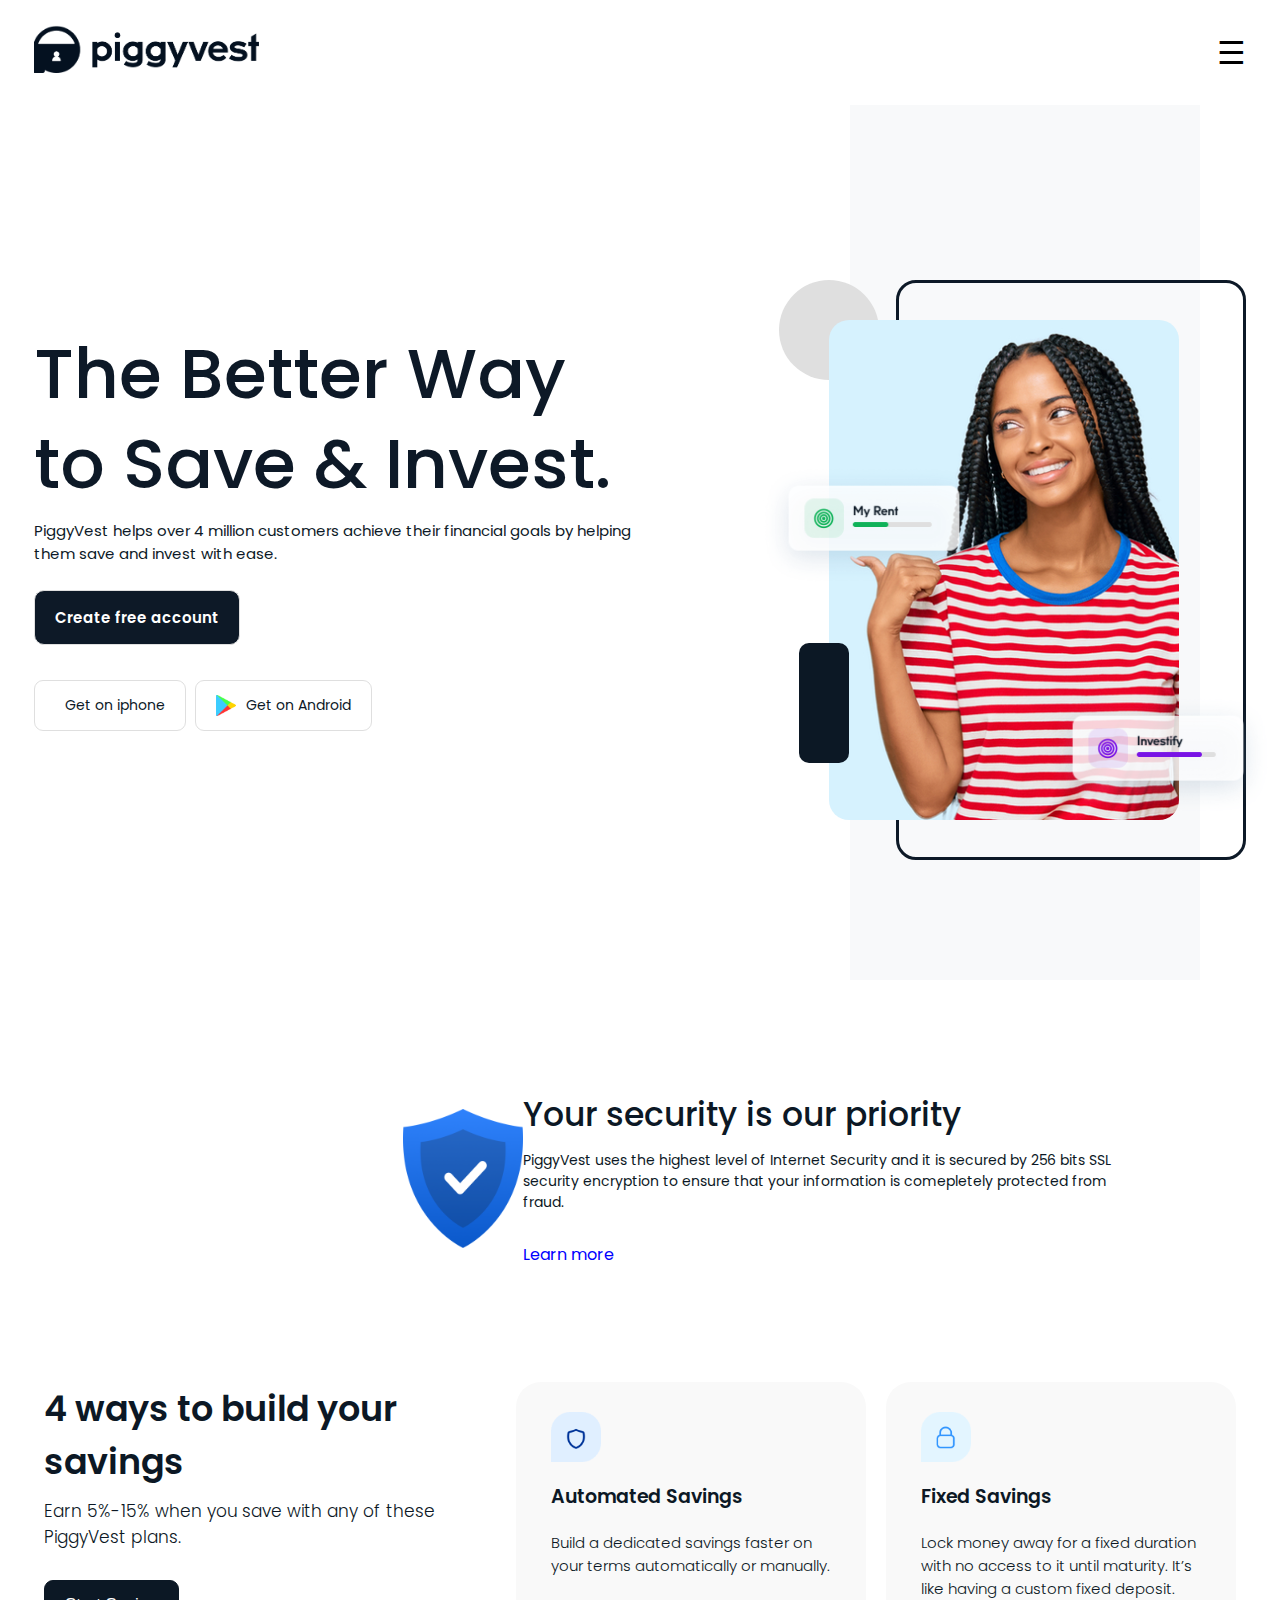
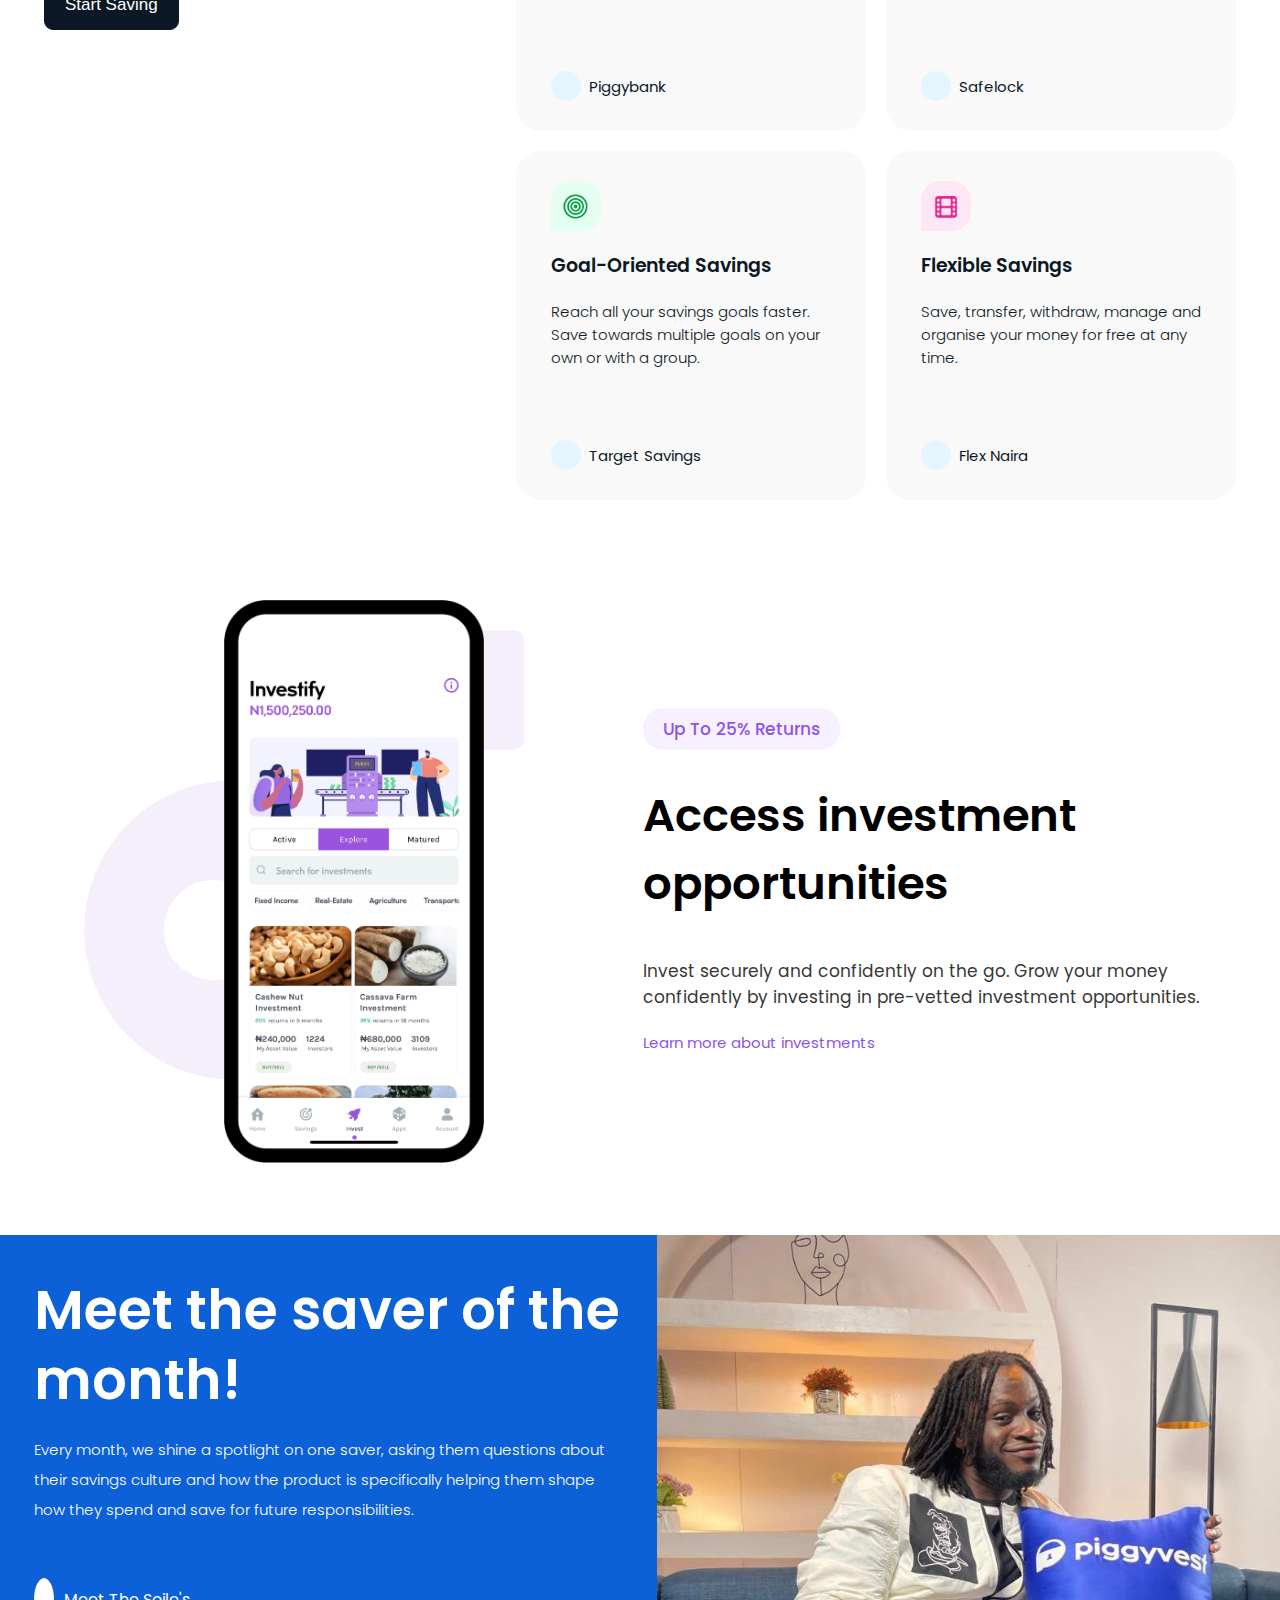
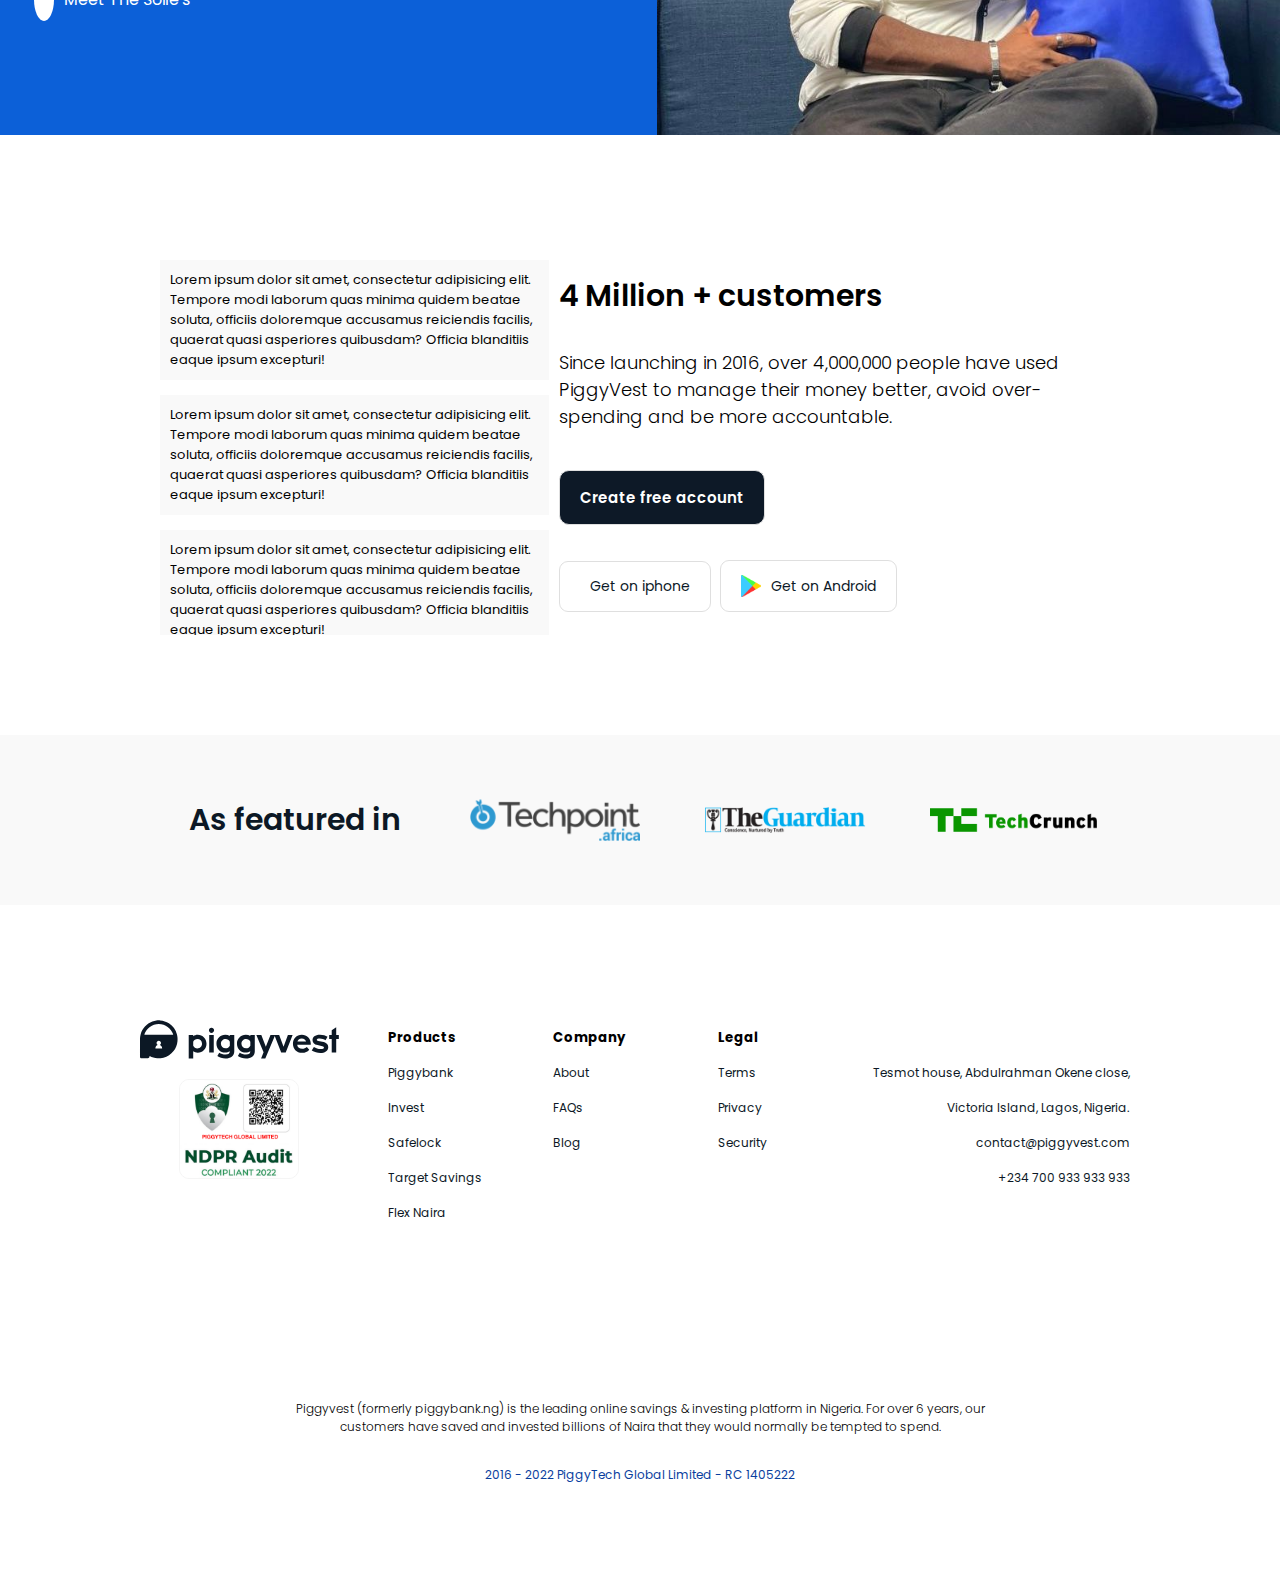
==== index.html @ 7a0b6584 "second" ====
<!DOCTYPE html>
<html lang="en">

<head>
    <meta charset="UTF-8">
    <meta http-equiv="X-UA-Compatible" content="IE=edge">
    <meta name="viewport" content="width=device-width, initial-scale=1.0">
    <title>Piggyvest</title>
    <link rel="stylesheet" href="piggy.css">
    <link rel="stylesheet" href="https://cdnjs.cloudflare.com/ajax/libs/font-awesome/6.4.0/css/all.min.css"
        integrity="sha512-iecdLmaskl7CVkqkXNQ/ZH/XLlvWZOJyj7Yy7tcenmpD1ypASozpmT/E0iPtmFIB46ZmdtAc9eNBvH0H/ZpiBw=="
        crossorigin="anonymous" referrerpolicy="no-referrer" />
    <link rel="stylesheet" href="path/to/font-awesome/css/font-awesome.min.css">
</head>

<body>
    <nav class="navigate">
        <div class="navigate_1">
            <div class="logo">
                <img src="./blog-logo-new.png" alt="">
            </div>
            <div class="links menu">

                <li class="navbar__item_one" style="margin-left: 0px;">
                    <a href="#" class="navbar__link">Save</a>
                    <div class="one">
                        <ul class="sublist">

                            <div class="sublist_cont">
                                <div class="sublist_list">
                                    <img src="./auto save.png" alt="">
                                    <a href="#" class="dropdown__item list_1">Piggybank</a>
                                </div>
                                <div class="sublist_list">
                                    <img src="./safelock.png" alt="">
                                    <a href="#" class="dropdown__item list_2">Safelock</a>
                                </div>
                            </div>
                            <div class="sublist_cont">
                                <div class="sublist_list">
                                    <img src="./goal.png" alt="">
                                    <a href="#" class="dropdown__item list_3">Target Savings</a>
                                </div>
                                <div class="sublist_list">
                                    <img src="./flex .png" alt="">
                                    <a href="#" class="dropdown__item list_4">Flex Naira</a>
                                </div>
                            </div>
                        </ul>
                    </div>
                </li>
                <li><a href="">Invest</a></li>
                <li><a href="">Stories</a></li>
                <li><a href="">FAQs</a></li>
                <li class="navbar__item_one">
                    <a href="#" class="navbar__link">Resources</a>
                    <div class="one">
                        <ul class="sublist">

                            <div class="sublist_cont">
                                <div class="sublist_list">
                                    <img src="./auto save.png" alt="">
                                    <a href="#" class="dropdown__item list_1">Blog</a>
                                </div>
                                <div class="sublist_list">
                                    <img src="./safelock.png" alt="">
                                    <a href="#" class="dropdown__item list_2">Ebook</a>
                                </div>
                            </div>
                            <div class="sublist_cont">
                                <div class="sublist_list">
                                    <img src="./goal.png" alt="">
                                    <a href="#" class="dropdown__item list_3">Calculator</a>
                                </div>
                                <div class="sublist_list">
                                    <img src="./flex .png" alt="">
                                    <a href="#" class="dropdown__item list_4">Comics</a>
                                </div>
                            </div>
                        </ul>
                    </div>
                </li>
                <div class="to_hide">
                    <div class="navigate_2">
                        <button class="sign">Sign In</button>
                        <button class="create">Create free account</button>

                    </div>
                </div>
            </div>

        </div>
        <div class="to_mobile">
            <div class="navigate_2">
                <button class="sign">Sign In</button>
                <button class="create">Create free account</button>

            </div>
        </div>

        <div>
            <input type="checkbox" name="" id="menu-toggle">
            <label for="menu-toggle" class="menu-icon">&#9776;</label>
        </div>
    </nav>

    <section class="hero">
        <div class="not">

        </div>
        <div class="parent">
            <div class="child_one">
                <h1>The Better Way to Save & Invest.</h1>
            </div>
            <div class="child_two">
                <p>PiggyVest helps over 4 million customers achieve their financial goals by helping them save and
                    invest with ease.</p>
            </div>
            <div class="child_three">
                <button>Create free account</button>

            </div>
            <div class="child_four ">
                <button><i class="fab fa-apple" aria-hidden="true"></i>
                    <span style="padding-left: 10px;"> Get on iphone</span></button>
                <button style="margin-left: 9px;"> <img src="./googleicon.png" alt=""> <span
                        style="padding-left: 10px;">Get on Android</span></button>
            </div>
        </div>
        <div class="extra">
            <div class="parent_img">
                <div class="dummy_1">
                    <img src="./card1.png" alt="">
                </div>
                <div class="dummy_2">
                    <img src="./card2.png" alt="">
                </div>
                <div class="dummy_3">

                </div>
                <div class="for_img">
                    <img src="./headerImg.png" alt="">
                </div>

            </div>
        </div>

    </section>
    <!-- ========================== Secure Section =================== -->
    <section class="security_container">
        <div class="security_img">
            <img src="./security.png" alt="">

        </div>
        <div class="security_txt">
            <h1>Your security is our priority</h1>
            <p>
                PiggyVest uses the highest level of Internet Security and it is secured by 256 bits SSL security
                encryption to ensure that your information is comepletely protected from fraud.
            </p>
            <div>
                <a href="">Learn more</a>
                <i class="fa fa-chevron-right" aria-hidden="true"></i>

            </div>


        </div>
    </section>
    <!-- ========end of secure section===================== -->

    <!-- =========Services=============== -->
    <section class="build_5">
        <div>
            <div class="save1">
                <h1>4 ways to build your savings</h1>
                <p>Earn 5%-15% when you save with any of these PiggyVest plans.</p>
                <button>Start Saving</button>

            </div>
        </div>
        <div class="pp">
            <div class="parent_save0">

                <div class="save">
                    <div class="save_img">
                        <img src="./auto save.png" alt="">
                    </div>
                    <h1>Automated Savings</h1>
                    <div class="pie">
                        <p>Build a dedicated savings faster on your terms automatically or manually.</p>
                    </div>

                    <div class="save_icon">
                        <a href=""><i class="fa fa-long-arrow-right " aria-hidden="true"></i> Piggybank</a>
                    </div>

                </div>
                <div class="save">
                    <div class="save_img">
                        <img src="./safelock.png" alt="">
                    </div>
                    <h1>Fixed Savings</h1>
                    <div class="pie">
                        <p>Lock money away for a fixed duration with no access to it until maturity. It’s like having a
                            custom
                            fixed deposit.</p>
                    </div>
                    <div class="save_icon">
                        <a href=""> <i class="fa fa-long-arrow-right" aria-hidden="true"></i> Safelock</a>
                    </div>
                </div>
            </div>
            <div class="parent_save0">
                <div class="save">
                    <div class="save_img">
                        <img src="./goal.png" alt="">
                    </div>
                    <h1>Goal-Oriented Savings</h1>
                    <div class="pie">
                        <p>Reach all your savings goals faster. Save towards multiple goals on your own or with a group.
                        </p>
                    </div>
                    <div class="save_icon">
                        <a href=""> <i class="fa fa-long-arrow-right" aria-hidden="true"></i> Target Savings</a>
                    </div>
                </div>
                <div class="save">
                    <div class="save_img">
                        <img src="./flex .png" alt="">
                    </div>
                    <h1>Flexible Savings</h1>
                    <div class="pie">
                        <p class="text">Save, transfer, withdraw, manage and organise your money for free at any time.
                        </p>
                        </p>
                    </div>
                    <div class="save_icon">
                        <a href=""> <i class="fa fa-long-arrow-right" aria-hidden="true"></i> Flex Naira</a>
                    </div>

                </div>
            </div>
        </div>
    </section>
    <!-- ===========End of services=============== -->

    <!-- /* =======Investments=========== */  -->
    <section class="phn_part">
        <div class="phn_cont">
            <div class="dummy_4">
                <div class="dummy_5">

                </div>

            </div>
            <div class="dummy_6">

            </div>
            <img src="./phone img.png" alt="">

        </div>
        <div class="txt_part">
            <span>Up To 25% Returns</span>
            <h2>Access investment opportunities</h2>
            <p>Invest securely and confidently on the go. Grow your money confidently by investing in pre-vetted
                investment opportunities.</p>
            <a href="">Learn more about investments </a>
            <i class="fa fa-chevron-right" aria-hidden="true"></i>

        </div>

    </section>
    <!-- /* =======End of Investments=========== */ -->

    <!-- =======saver of the month=============== -->
    <section class="year">
        <div class="blue">
            <h2>Meet the saver of the month!</h2>
            <p>Every month, we shine a spotlight on one saver, asking them questions about their savings culture and how
                the product is specifically helping them shape how they spend and save for future responsibilities.</p>
            <a href=""> <i class="fa fa-long-arrow-right" aria-hidden="true"></i>
                <a href="" style="padding-left: 10px;">Meet The Soile's</a>

        </div>
        <div class="photo_container">
            <img src="./photo of the year.jpeg" alt="">

        </div>

    </section>
    <!-- =======end of saver of the month=============== -->

    <!-- ========Testimonial============ -->
    <section class="plus">
        <div class="scroll">
            <div class="scroll_container">
                <div class="scroll_txt">
                    <p>Lorem ipsum dolor sit amet, consectetur adipisicing elit. Tempore modi laborum quas minima quidem
                        beatae soluta, officiis doloremque accusamus reiciendis facilis, quaerat quasi asperiores
                        quibusdam?
                        Officia blanditiis eaque ipsum excepturi!
                    </p>
                </div>
                <div class="scroll_txt">
                    <p>Lorem ipsum dolor sit amet, consectetur adipisicing elit. Tempore modi laborum quas minima quidem
                        beatae soluta, officiis doloremque accusamus reiciendis facilis, quaerat quasi asperiores
                        quibusdam?
                        Officia blanditiis eaque ipsum excepturi!
                    </p>
                </div>
                <div class="scroll_txt">
                    <p>Lorem ipsum dolor sit amet, consectetur adipisicing elit. Tempore modi laborum quas minima quidem
                        beatae soluta, officiis doloremque accusamus reiciendis facilis, quaerat quasi asperiores
                        quibusdam?
                        Officia blanditiis eaque ipsum excepturi!
                    </p>
                </div>
                <div class="scroll_txt">
                    <p>Lorem ipsum dolor sit amet, consectetur adipisicing elit. Tempore modi laborum quas minima quidem
                        beatae soluta, officiis doloremque accusamus reiciendis facilis, quaerat quasi asperiores
                        quibusdam?
                        Officia blanditiis eaque ipsum excepturi!
                    </p>
                </div>
                <div class="scroll_txt">
                    <p>Lorem ipsum dolor sit amet, consectetur adipisicing elit. Tempore modi laborum quas minima quidem
                        beatae soluta, officiis doloremque accusamus reiciendis facilis, quaerat quasi asperiores
                        quibusdam?
                        Officia blanditiis eaque ipsum excepturi!
                    </p>
                </div>
                <div class="scroll_txt">
                    <p>Lorem ipsum dolor sit amet, consectetur adipisicing elit. Tempore modi laborum quas minima quidem
                        beatae soluta, officiis doloremque accusamus reiciendis facilis, quaerat quasi asperiores
                        quibusdam?
                        Officia blanditiis eaque ipsum excepturi!
                    </p>
                </div>
                <div class="scroll_txt">
                    <p>Lorem ipsum dolor sit amet, consectetur adipisicing elit. Tempore modi laborum quas minima quidem
                        beatae soluta, officiis doloremque accusamus reiciendis facilis, quaerat quasi asperiores
                        quibusdam?
                        Officia blanditiis eaque ipsum excepturi!
                    </p>
                </div>
                <div class="scroll_txt">
                    <p>Lorem ipsum dolor sit amet, consectetur adipisicing elit. Tempore modi laborum quas minima quidem
                        beatae soluta, officiis doloremque accusamus reiciendis facilis, quaerat quasi asperiores
                        quibusdam?
                        Officia blanditiis eaque ipsum excepturi!
                    </p>
                </div>
                <div class="scroll_txt">
                    <p>Lorem ipsum dolor sit amet, consectetur adipisicing elit. Tempore modi laborum quas minima quidem
                        beatae soluta, officiis doloremque accusamus reiciendis facilis, quaerat quasi asperiores
                        quibusdam?
                        Officia blanditiis eaque ipsum excepturi!
                    </p>
                </div>
                <div class="scroll_txt">
                    <p>Lorem ipsum dolor sit amet, consectetur adipisicing elit. Tempore modi laborum quas minima quidem
                        beatae soluta, officiis doloremque accusamus reiciendis facilis, quaerat quasi asperiores
                        quibusdam?
                        Officia blanditiis eaque ipsum excepturi!
                    </p>
                </div>
                <div class="scroll_txt">
                    <p>Lorem ipsum dolor sit amet, consectetur adipisicing elit. Tempore modi laborum quas minima quidem
                        beatae soluta, officiis doloremque accusamus reiciendis facilis, quaerat quasi asperiores
                        quibusdam?
                        Officia blanditiis eaque ipsum excepturi!
                    </p>
                </div>
                <div class="scroll_txt">
                    <p>Lorem ipsum dolor sit amet, consectetur adipisicing elit. Tempore modi laborum quas minima quidem
                        beatae soluta, officiis doloremque accusamus reiciendis facilis, quaerat quasi asperiores
                        quibusdam?
                        Officia blanditiis eaque ipsum excepturi!
                    </p>
                </div>
                <div class="scroll_txt">
                    <p>Lorem ipsum dolor sit amet, consectetur adipisicing elit. Tempore modi laborum quas minima quidem
                        beatae soluta, officiis doloremque accusamus reiciendis facilis, quaerat quasi asperiores
                        quibusdam?
                        Officia blanditiis eaque ipsum excepturi!
                    </p>
                </div>


            </div>

        </div>
        <div class="plus_text">
            <h2>4 Million + customers</h2>
            <p>Since launching in 2016, over 4,000,000 people have used PiggyVest to manage their money better, avoid
                over-spending and be more accountable.</p>
            <div class="child_three">
                <button>Create free account</button>

            </div>
            <div class="child_four">
                <button><i class="fab fa-apple" aria-hidden="true"></i>
                    <span style="padding-left: 10px;"> Get on iphone</span></button>
                <button style="margin-left: 9px;"> <img src="./googleicon.png" alt=""> <span
                        style="padding-left: 10px;">Get on Android</span></button>

            </div>

    </section>
    <!-- ============End of Testimonial============== -->

    <!-- ==========Featured============= -->
    <section class="featured">
        <div class="As_feat">
            <p>As featured in</p>
        </div>
        <div class="Techpoint">
            <img src="./techpoint.png" alt="">
            <img src="./guardian.png" alt="">
            <img src="./techcrunch.png" alt="">

        </div>

    </section>
    <!-- ============End of Featured============ -->


    
    <!-- ==========Footer============= -->
    <footer class="last">
        <div class="top">
            <div class="down_logo">
                <img style="width: 200px;" src="./logo.svg" alt="">
                <img style="width: 120px; height: 100px; margin-top: 20px; border: 1px solid #f5f5f5; border-radius: 10px;"
                    src="./NDPR.webp" alt="">
            </div>
            <div class="prod">
                <h5>Products</h5>
                <p>Piggybank</p>
                <p>Invest</p>
                <p>Safelock</p>
                <p>Target Savings</p>
                <p>Flex Naira</p>

            </div>
            <div class="company">
                <h5>Company</h5>
                <p>About</p>
                <p>FAQs</p>
                <p>Blog</p>

            </div>
            <div class="legal">
                <h5>Legal</h5>
                <p>Terms</p>
                <p>Privacy</p>
                <p>Security</p>

            </div>
            <div class="contact">
                <i class="fab fa-facebook-square fa-2x " aria-hidden="true"></i>
                <i class="fab fa-twitter-square fa-2x" aria-hidden="true"></i>
                <i class="fab fa-instagram fa-2x" aria-hidden="true"></i>

                <p>Tesmot house, Abdulrahman Okene close, Victoria Island, Lagos, Nigeria.</p>
                <p>contact@piggyvest.com</p>
                <p>+234 700 933 933 933</p>


            </div>

        </div>

    </footer>
    <div class="bottom">
        <p style="font-weight: 300; font-size: 12px;">Piggyvest (formerly piggybank.ng) is the leading online savings &
            investing platform in Nigeria. For over
            6 years, our customers have saved and invested billions of Naira that they would normally be tempted to
            spend.</p>

        <p style="color: #093e9e; padding-top: 30px; font-size: 12px   ;"> 2016 - 2022 PiggyTech Global Limited - RC
            1405222</p>

    </div>
    <script>
        // Get references to the menu toggle checkbox and the menu element
        const menuToggle = document.getElementById('menu-toggle');
        const menu = document.querySelector('.navigate_1 .links.menu');

        // Add an event listener to the menu toggle checkbox
        menuToggle.addEventListener('change', function () {
            // Toggle the menu visibility by adding/removing the "show-menu" class
            if (this.checked) {
                menu.classList.add('show-menu');
            } else {
                menu.classList.remove('show-menu');
            }
        });

    </script>
</body>

</html>
---- piggy.css ----
@import url('https://fonts.googleapis.com/css2?family=Poppins:wght@200;300;400;500;600;700;800;900&display=swap');

* {
    margin: 0;
    padding: 0;
    box-sizing: border-box;
}

body {
    font-family: 'Poppins', sans-serif;
}

.navigate {
    width: 100%;
    display: flex;
    align-items: center;
    justify-content: space-between;
    background-color: white;
    padding: 25px 150px 25px 150px;
    position: fixed;
    top: 0;
    z-index: 5;

}

.navigate a:hover {
    color: #000 !important;
}

.navigate_1 {
    display: flex;
    align-items: center;
    /* border: 5px solid red; */
}

.links {
    display: flex;
    list-style: none;
    align-items: center;
    justify-content: space-between;
    padding: 7px 50px;
    font-family: 'Poppins', sans-serif;
    font-size: 16px;
    font-weight: 400;

}

.links li {
    margin: 10px 20px;
}

.links li a:hover {
    color: blue;
}

.navigate_2 {
    display: flex;
}

.sign {
    border: 1px solid #0c1825;
    border-radius: 10px;
    color: #0c1825;
    background-color: white;
    width: 100px;
    height: 54px;
    font-size: 15px;
    letter-spacing: 1px;
    font-weight: 600;
    transition: 1s;
}

.sign:hover {
    border-color: #0c60d8;
    color: #0c60d8;
}

.create {
    border: 1px solid #fff;
    border-radius: 10px;
    color: #fff;
    background-color: #0c1825;
    width: 200px;
    height: 54px;
    margin-left: 9px;
    font-size: 15px;
    font-weight: 400;
    letter-spacing: 1px;
    transition: 1s;
}

.create:hover {
    background-color: #0c60d8;
}

.logo {
    /* margin: 10px; */
}

.logo img {
    width: 230px;


}



ul {
    display: flex;
    flex-wrap: wrap;
}

ul li {
    width: 130px;
    /* border: 1px solid black; */
    list-style: none;
}

a {
    text-decoration: none;
    color: #0c1825;
}

.post {
    position: relative;
    display: block;
}

.aa {
    display: flex;
}

.navbar__item_one {
    position: relative;
}

.sublist {
    display: none;
    position: absolute;
    z-index: 2;
    background: #fff;
    border: 1px solid #ececec;
    width: 350px;
    border-radius: 10px;
    box-shadow: 2px -3px 20px rgba(0, 0, 0, .04);
    left: -130px;
}

.navbar__item_one:hover .sublist {
    display: flex;
    position: absolute;
    flex-wrap: wrap;
    /* margin-top: 24px; */
    margin-left: -30px;
    padding: 0px 0px 0px 0px;
    align-content: center;
}

.sublist li:hover {
    background-color: #f9f9f9;
}

.sublist li {
    height: 50%;
    width: 130px;
    display: flex;
    align-items: center;
}

.sublist>div {
    display: flex;
}

.dropdown__item {
    /* border:1px solid blue; */
    padding-top: 0px;
}

.to_hide {
    display: none;
}

#menu-toggle {
    display: none;
}

.menu-icon {
    display: none;
}

/* Responsive */
@media only screen and (max-width: 1400px) {
    .navigate {
        /* border: 2px solid red; */
        padding: 25px 34px 25px 34px;

    }

    .menu {
        display: none;
    }

    .menu-icon {
        display: block;
        color: #000;
        font-size: 2rem;
        cursor: pointer;
    }

    #menu-toggle {
        display: none;
    }

    .menu.show-menu {
        display: block;
        background-color: #fff;
        width: 100%;
        top: 105px;
        left: 0;
        font-family: "Poppins", sans-serif;
        padding-top: 70px;
        /* border: 1px solid red; */
        color: #fff;
        position: fixed;
        text-align: center;
        height: 100%;
    }

    .menu li {
        margin: 40px 0px;
        padding: 0px;
    }

    .menu li a {
        font-family: "Poppins", sans-serif;
    }

    /* #menu-toggle:checked + .navigate_1 .links.menu {
        display: flex;
        flex-direction: column;
        background-color: #000;
        color: #fff;
      } */

    .to_hide {
        display: flex;
        width: 100%;
        justify-content: center;
        align-items: center;
    }

    .to_hide .navigate_2 {
        display: flex;
        width: 100%;
        flex-direction: column;
    }

    .to_hide .navigate_2 button {
        width: 100%;
        margin: 10px 0px;
        margin: 0;
    }

    .to_mobile {
        display: none;
    }

    .create {
        margin-top: 18px !important;
        font-size: 16px;
        font-family: "Poppins", sans-serif;
    }

    .sign {
        font-size: 16px;
        font-family: "Poppins", sans-serif;
    }
}



.sublist_list {
    height: auto;
    width: 100%;
    padding: 0px 10px;
    /* border: 1px solid red; */
    display: flex;
    align-items: center;
    /* justify-content: center; */
}

.sublist_cont {
    width: 100%;

}

.sublist_list a {
    /* width: 100%; */
    display: flex;
    align-items: center;
    justify-content: center;
    height: 50px;
    font-size: 14px;
    padding-left: 9px;
    color: #0c1825 !important;
}

.sublist_list:hover {
    background-color: #dfdfdf;
    border-radius: 5px;
}

.sublist_list img {
    height: 30px;
    width: 30px;


}

.list_1 {
    border-top-left-radius: 9px;
}

.list_2 {
    border-top-right-radius: 9px;
}

.list_3 {
    border-bottom-left-radius: 9px;
}

.list_4 {
    border-bottom-right-radius: 9px;
}

/* ================== Hero Section ====== */
.hero {
    min-height: auto;
    width: 100%;
    /* border: 1px solid red; */
    /* padding-top: 120px; */
    /* background-color: blanchedalmond;  */
    display: flex;
    /* position: relative; */
    align-items: center;
    justify-content: space-between;
    padding: 150px 150px !important;
    margin-top: 50px;
}

.parent {
    height: auto;
    width: 600px;
    /* border: 1px solid blue; */
    background-color: #fff;
}

.child_one {
    /* height: 200px; */
    width: 100%;
    /* border: 1px solid greenyellow; */
}

.child_two {
    /* height: 200px; */
    width: 100%;
    /* border: 1px solid purple; */
}

.child_three {
    /* height: 200px; */
    width: 100%;
    /* border: 1px solid green; */
}

.child_three button {
    transition: 0.5s ease-in-out;
}

.child_three button:hover {
    background-color: #0c60d8;

}


.child_four {
    /* height: 200px; */
    width: 100%;
    /* border: 1px solid gray; */
    display: flex;
    align-items: center;
    margin-top: 10px;
}

.trans button {
    transition: 1s;
}

.trans button:hover {
    margin-top: -0.1px;
}

.parent_img {
    height: 580px;
    width: 350px;
    border: 3px solid #0d1927;
    position: relative;
    border-radius: 20px;
    display: flex;
    align-items: center;
    justify-content: center;

}

.for_img {
    height: 500px;
    width: 350px;
    /* border: 1px solid red; */
    position: absolute;
    border-radius: 20px;
    left: -70px;
}

.for_img img {
    object-fit: cover;
    width: 100%;
    height: 100%;
    border-radius: 20px;
}

.for_img::before {
    content: "";
    width: 100px;
    background-color: #dfdfdf;
    height: 100px;
    /* border: 1px solid blue; */
    display: flex;
    border-radius: 100%;
    position: absolute;
    z-index: -1;
    top: -40px;
    left: -50px;
}

.not {
    position: absolute;
    height: 100vh;
    width: 350px;
    background-color: #f8f9fa;
    right: 80px;
    z-index: -2;
}

.dummy_1 {
    /* background-color: #dfdfdf; */
    display: flex;
    border-radius: 10px;
    position: absolute;
    z-index: 1;
    top: 180px;
    left: -190px;

}

.dummy_1 img {
    width: 230px;
}

.dummy_2 {
    /* background-color: #dfdfdf; */
    display: flex;
    border-radius: 10px;
    position: absolute;
    z-index: 1;
    top: 410px;
    right: -60px;
}

.dummy_2 img {
    width: 230px;
}

.dummy_3 {
    height: 120px;
    width: 50px;
    background-color: #0c1825;
    display: flex;
    border-radius: 10px;
    position: absolute;
    z-index: 1;
    top: 360px;
    left: -100px;

}

.parent h1 {
    font-family: 'Poppins', sans-serif;
    font-weight: 500;
    font-size: 70px;
    color: #0d1927;
    line-height: 90px;
}

.parent p {
    font-family: 'Poppins', sans-serif;
    font-size: 15px;
    font-weight: 400;
    color: #0d1927;
    margin-top: 10px;

}

.child_three button {
    font-family: 'Poppins', sans-serif;
    background-color: #0d1927;
    border-radius: 10px;
    border: 1px solid #dfdfdf;
    color: #fff;
    padding: 15px 20px;
    font-size: 15px;
    font-weight: 600;
    margin-top: 25px;
}

.child_four button {
    font-family: 'Poppins', sans-serif;
    background-color: #fff;
    color: #0d1927;
    font-weight: 400px;
    font-size: 14px;
    padding: 14px 20px;
    border-radius: 9px;
    margin-top: 25px;
    border: 1px solid #dfdfdf;
    display: flex;
    justify-content: center;
    align-items: center;

}

.child_four button i {
    font-size: 25px;
    color: #000;
}

.child_four button img {
    width: 20px;
}

.extra {
    position: relative;
    /* border: 1px solid blue; */
}

@media screen and (max-width:1400px) {
    .hero {
        display: flex;
        padding: 150px 34px !important;
    }

    .dummy_2 {
        top: 410px;
        right: -30px;
    }

    .dummy_1 {
        top: 180px;
        left: -140px;
    }

    .parent {
        height: auto;
        width: 50%;
        /* border: 1px solid blue; */
        background-color: #fff;
    }

    .extra {
        margin-top: 80px;
    }

}

@media screen and (max-width: 995px) {
    .hero {
        display: flex;
        flex-direction: column;
        padding: 140px 34px !important;
    }

    .parent {
        width: 100%;
        text-align: center;
    }

    .child_four {
        justify-content: center;
    }

    .not {
        display: none;
    }

    .parent h1 {
        font-size: 55px;
        line-height: 70px;
    }

}


/* ============= Hero Section End  =======*/


/* ============= Secure Section ========== */
.security_container {
    width: 100%;
    height: auto;
    /* border: 1px solid blue; */
    display: flex;
    align-items: center;
    justify-content: space-between;
    padding: 80px 150px;

}

.security_img {
    width: 380px;
    /* height: 200px; */
    /* border: 1px solid red; */
    display: flex;
    justify-content: end;
    align-items: center;
}

.security_img img {
    object-fit: cover;
    width: 120px;
}

.security_txt {
    width: 63%;
    /* border: 1px solid purple; */
}

.security_txt h1 {
    font-size: 33px;
    color: #0c1825;
    font-weight: 500;
}

.security_txt p {
    font-size: 14px;
    color: #0c1825;
    font-weight: 400;
    margin-top: 10px;
}

.security_txt>div {
    margin-top: 29px;
    color: blue;
}

.security_txt a {
    color: blue;
}

.security_txt i {
    font-size: 12px;
}

@media screen and (max-width:995px) {
    .security_container {
        display: flex;
        flex-direction: column;
        justify-content: center;

    }

    .security_img {
        justify-content: center;
        align-items: center;
    }

    .security_txt {
        text-align: center;
        margin-top: 40px;
    }

    .security_txt h1 {
        font-size: 29px;
    }

}

@media screen and (max-width:986px) {
    .security_txt {
        width: 100%;
    }

    .security_container {
        padding: 0px 34px;

    }


}

/* =========== Secure Section end=========== */


.build_5 {
    height: auto;
    width: 100%;
    /* border: 1px solid red; */
    padding: 25px 150px;
    display: flex;
    justify-content: space-between;
}

.save h1 {
    font-weight: 600 !important;
    font-size: 19px !important;
    font-family: "Poppins", sans-serif;
}

.save {
    height: auto;
    width: 350px;
    /* border: 1px solid blue; */
    border-radius: 25px;
    background-color: #f9f9f9;
}

.save h1 {
    text-align: left;
    margin: 10px 35px;
    font-weight: 400;
    color: #0c1825;
    font-size: 25px;
}

.save p {
    text-align: left;
    margin: 10px 35px;
    font-weight: 300;
    color: #0c1825;
    font-size: 15px;
}

.save a {
    text-align: left;
    margin: 30px 35px;
    font-weight: 400;
    display: flex;
    color: #0c1825;
    font-size: 15px;
    padding-top: 10px;
}

.save_icon {
    transition: 1s;
}

.save_icon i {
    display: flex;
    justify-content: center;
    align-items: center;
    height: 30px;
    padding-left: 10px;
    width: 30px;
    color: #003399;
    margin-right: 8px;
    border-radius: 100%;
    background-color: #e3f5fe;
}

.save_icon a {
    display: flex;
    align-items: center;
}

.save:hover .save_icon {
    margin-left: 10px;
}

.flex_save:hover .save_icon {
    margin-left: 10px;
}

.save_img {
    height: 40px;
    width: 40px;
    /* border: 1px solid red; */
    margin: 30px 35px;
}

.save_img img {
    object-fit: cover;
    width: 50px;
}

.save0 {
    height: 350px;
    width: 350px;
    /* border: 1px solid greenyellow; */
    border-radius: 25px;
    background-color: #f9f9f9;
}

.adjust {
    margin-top: 70px;
}

.save0_img {
    height: 40px;
    width: 40px;
    /* border: 1px solid red; */
    margin: 30px 35px;
}

.save0_img img {
    object-fit: cover;
    width: 50px;
}

.save0 h1 {
    text-align: left;
    margin: 10px 35px;
    font-weight: 400;
    color: #0c1825;
    font-size: 25px;
}

.save0 p {
    text-align: left;
    margin: 10px 35px;
    font-weight: 300;
    color: #0c1825;
    font-size: 15px;
}

.save0 i {
    padding-right: 10px;
}

.save0 a {
    text-align: left;
    margin: 40px 35px;
    font-weight: 400;
    display: flex;
    color: #0c1825;
    font-size: 15px;
    padding-top: 10px;
}

.save1 {
    height: auto;
    width: auto;
    /* border: 1px solid greenyellow; */
    background-color: #fff;
}

.save1 h1 {
    margin: 10px 10px;
    font-size: 35px;
    font-weight: 600;
    color: #0c1825;
}

.save1 p {
    margin: 10px 10px;
    font-size: 17px;
    font-weight: 300;
    color: #0c1825;
}

.save1 button {
    margin: 20px 10px;
    font-size: 17px;
    font-weight: 300;
    color: #fff;
    background-color: #0c1825;
    padding: 14px 20px;
    border-radius: 9px;
    border: 1px solid #0c1825;

}

.flex_save {
    height: auto;
    width: 745px;
    /* border: 1px solid purple; */
    display: flex;
    align-items: center;
    justify-content: end;

}

.parent_save h1 {
    font-weight: 600 !important;
    font-size: 19px !important;
    font-family: "Poppins", sans-serif;
}

.parent_save0 {
    height: auto;
    width: auto;
    /* border: 1px solid gold; */
    display: flex;
    /* flex-wrap: wrap; */
    justify-content: center;
}

.parent_save0>div {
    margin: 10px;
}

.save i {
    padding-right: 10px;
}

.pie {
    /* border: 1px solid red; */
    height: 100px;
    margin-top: 20px;
}

@media screen and (max-width:1400px) {
    .build_5 {
        padding: 25px 34px;
    }
}

@media screen and (max-width:1105px) {
    .save {
        height: auto;
        width: 300px;
    }

    .save a {
        text-align: left;
        margin: 15px 35px;
    }
}

@media screen and (max-width:980px) {
    .build_5 {
        display: flex;
        flex-direction: column;
        align-items: center;
        margin-top: 50px;
    }

    .save1 {
        text-align: center;
        width: 300px;
    }

    .save1 h1 {
        font-size: 30px;
    }

    .parent_save0 {
        margin-top: 30px;
    }

    .pp {
        display: flex;
        justify-content: center;
        flex-direction: column;
    }
}

@media screen and (max-width:654px) {
    .parent_save0 {
        display: block;
    }

    .save {
        width: 100%;
        display: flex;
        flex-direction: column;
        align-items: center;
        text-align: center;
        justify-content: center;
    }

    .save .pie p {
        text-align: center !important;
    }

    .parent_save0 {
        margin-top: 0px;
    }

    .parent_save0>div {
        margin: 20px 0px;
    }
}

/* ==================== End of saving */

/* =======Investments=========== */
.phn_part {
    height: auto;
    width: 100%;
    /* border: 1px solid black; */
    /* background-color: antiquewhite; */
    display: flex;
    justify-content: space-between;
    align-items: center;
    padding: 25px 150px;
}

.phn_cont {
    height: auto;
    width: 50%;
    /* border: 1px solid blue; */
    position: relative;
}

.phn_cont img {
    object-fit: contain;
    width: 300px;
    margin-left: 170px;
    padding: 0px 20px;
}

.txt_part {
    height: auto;
    width: 52%;
    /* border: 1px solid red; */
    padding: 0px 15px;
    background-color: #fff;

}

.txt_part span {
    padding: 9px 20px;
    color: #8c54e8;
    background-color: #f7f0fe;
    border-radius: 20px;
    font-size: 17px;
    font-weight: 500;
}

.txt_part h2 {
    font-size: 45px;
    font-weight: 600;
    padding: 40px 0px;
}

.txt_part p {
    font-size: 17px;
    font-weight: 400;
    color: #373737;
    padding-bottom: 20px;
}

.txt_part a {
    color: #8c54e8;
    font-size: 15px;
}

.txt_part i {
    color: #8c54e8;
    font-size: 12px;
}

.dummy_4 {
    height: 300px;
    width: 300px;
    /* border: 1px solid black; */
    position: absolute;
    border-radius: 100%;
    top: 180px;
    left: 50px;
    background-color: #f5effc;
    z-index: -1;
}

.dummy_5 {
    height: 100px;
    width: 100px;
    /* border: 1px solid black; */
    position: absolute;
    border-radius: 100%;
    top: 100px;
    left: 80px;
    background-color: #fff;

}

.dummy_6 {
    height: 120px;
    width: 50px;
    background-color: #f5effc;
    position: absolute;
    border-radius: 10px;
    left: 440px;
    top: 30px;
    z-index: -1;
}

@media screen and (max-width:1291px) {
    .phn_part {
        height: 700px;
        padding: 25px 34px;
    }

}

@media screen and (max-width:973px) {
    .phn_cont {
        width: 40%;

    }

    .phn_cont img {
        margin-left: 30px;
    }

    .dummy_4 {
        top: 180px;
        left: -50px;
    }

    .dummy_6 {
        left: 300px;
        top: 30px;
    }
}

@media screen and (max-width:797px) {
    .phn_part {
        display: block;
        height: auto;
        margin-top: 50px;
    }

    .phn_cont {
        width: 100%;
        display: flex;
        justify-content: center;
    }

    .dummy_4 {
        display: none;
    }

    .dummy_6 {
        /* left: 500px; */
    }

    .txt_part {
        height: auto;
        width: 100%;
        text-align: center;
        margin-top: 90px;
        padding: 0px 80px !important;
    }
}

/* ==========End of Investments========= */

/* =========saver of the month========= */
.year {
    height: auto;
    width: 100%;
    /* border: 1px solid red; */
    display: flex;
    align-items: center;
    justify-content: end;
}

.blue {
    height: 500px;
    width: 100%;
    /* border: 1px solid blue; */
    background-color: #0c60d8;
    padding: 80px 250px 85px 140px;
    color: #fff;
}

.blue h2 {
    font-size: 55px;
    font-weight: 600;
    line-height: 70px;
}

.blue p {
    font-size: 15px;
    font-weight: 300;
    line-height: 30px;
    padding-top: 20px;
}

.blue a {
    color: #fff;
    line-height: 150px;
}

.blue i {
    color: #54aef4;
    background-color: #fff;
    padding: 10px;
    border-radius: 100%;
}

.photo_container {
    height: 500px;
    width: 80rem;
    /* border: 1px solid purple; */
}

.photo_container img {
    object-fit: cover;
    width: 100%;
    height: 100%;

}

@media screen and (max-width:1351px) {
    .blue {
        height: 500px;
        padding: 40px 34px 85px 34px;
    }

}

@media screen and (max-width:1023px) {
    .blue h2 {
        font-size: 40px;
        line-height: 50px;
    }

}

@media screen and (max-width:990px) {
    .blue {
        height: auto;
        text-align: center;
        padding: 50px 150px 0px 150px;
    }

    .blue h2 {
        font-size: 46px;
    }

    .year {
        display: block;

    }

    .photo_container {
        height: 500px;
        width: 100%;
    }
}

/* =========end of saver of the month=========== */

/* =========Testimonial============== */
.plus {
    height: 600px;
    width: 100%;
    /* border: 1px solid red; */
    /* background-color: #373737; */
    display: flex;
    justify-content: space-between;
    align-items: center;
    padding: 100px 150px;
    position: relative;
}

.scroll {
    height: 100%;
    width: 430px;
    /* border: 1px solid blue; */
    background-color: #fff;
    position: relative;
    overflow: hidden;

}

.scroll_container {
    height: auto;
    /* border: 1px solid black; */
    width: 100%;
    position: absolute;
    overflow-y: hidden;
    padding: 10px 10px;
    animation: scroll 20s linear infinite;
}

@keyframes scroll {
    0% {
        transform: translateY(0);
    }

    100% {
        transform: translateY(-100%);
    }

}

.scroll_txt {
    height: auto;
    width: 100%;
    margin: 15px 0px;
    /* border: 1px solid black; */
    padding: 10px;
    background-color: #f9f9f9;
    font-size: 13px;
}

.plus_text {
    height: auto;
    width: 600px;
    /* border: 1px solid purple; */
    background-color: #fff;
}

.plus_text h2 {
    font-size: 30px;
    font-weight: 600;
    padding: 15px 20px 15px 0px;
}

.plus_text p {
    font-size: 18px;
    font-weight: 300;
    padding: 15px 40px 15px 0px
}

@media screen and (max-width:990px) {
    .plus {
        padding: 100px 34px;
        display: flex;
        flex-direction: column-reverse;
        height: 100vh;
    }

    .plus_text {
        text-align: center;
    }

    .scroll {
        margin-top: 100px;
        width: 500px;

    }
}

/* =======End of Testimonial========== */

/* =========Featured========== */
.featured {
    height: 170px;
    width: 100%;
    background-color: #f9f9f9;
    padding: 25px 150px;
    display: flex;
    align-items: center;
    justify-content: space-between;
}

.As_feat {
    height: auto;
    width: 300px;
    /* border: 1px solid red; */
    text-align: center;
    font-size: 30px;
    font-weight: 600;
    font-family: 'Poppins', sans-serif;
    color: #0c1825;

}

.Techpoint {
    height: auto;
    width: auto;
    /* border: 1px solid blue; */
    display: flex;
    align-items: center;

}

.Techpoint img {
    width: 170px;
    margin: 0px 30px;
}

@media screen and (max-width:1229px) {
    .featured {
        padding: 34px 34px;
        display: flex;
        flex-direction: column;
        height: 270px;
    }

    .As_feat {
        padding: 34px;
    }

    .Techpoint {
        padding-bottom: 34px;
    }
}

/* ========End of Featured============ */

/* ============Footer============ */
.last {
    height: auto;
    width: 100%;
    background-color: #fff;
    padding: 25px 150px 100px 120px;
}

.top {
    height: auto;
    width: 100%;
    /* border: 1px solid red; */
    padding-top: 90px;
    display: flex;
    /* align-items: center; */
    justify-content: space-between !important;
    /* padding-right: 20px; */

}

.top p {
    color: #0c1825;
    font-size: 12px;
}

.down_logo {
    /* border: 1px solid blue; */
    width: 300px;
    height: auto;
    display: flex;
    flex-direction: column;
    align-items: center;
    /* justify-content: space-between; */
    /* margin-right: 60px; */
}

.prod {
    height: auto;
    width: 200px;
    /* border: 1px solid red; */
    text-align: left;
    line-height: 35px;
    /* margin-left: 10px; */
    padding-left: 30px;
}

.company {
    height: auto;
    width: 200px;
    /* border: 1px solid red; */
    line-height: 35px;
    padding-left: 30px;
}

.legal {
    height: auto;
    width: 200px;
    /* border: 1px solid red; */
    line-height: 35px;
    padding-left: 30px;
}

.contact {
    height: auto;
    width: 350px;
    /* border: 1px solid red; */
    line-height: 35px;
    /* margin: 0px 0px 0px 30px; */
    padding: 0px 0px 15px;
    text-align: right;
}

.contact i {
    margin: 0px 10px 0px 0px;
}



@media screen and (max-width:1228px) {
    .top{
        display: flex;
        flex-wrap:wrap;
        justify-content: start;
    }
    .last{
        padding: 25px 34px 100px 34px;
    }
    
}
@media screen and (max-width:1006px) {
    .contact{
        text-align: left;
    }
    
}
@media screen and (max-width:990px) {
    .last{
        padding: 25px 34px 100px 34px;
    }
    
}
@media screen and (max-width:680px) {
    .contact{
        text-align: left;
        margin-left: 0px;
    }
    .prod{
        margin-left: 0px;
    }
    
}
.bottom {
    height: 250px;
    width: 100%;
    /* border: 1px solid blue; */
    text-align: center;
    padding: 70px 270px;
}
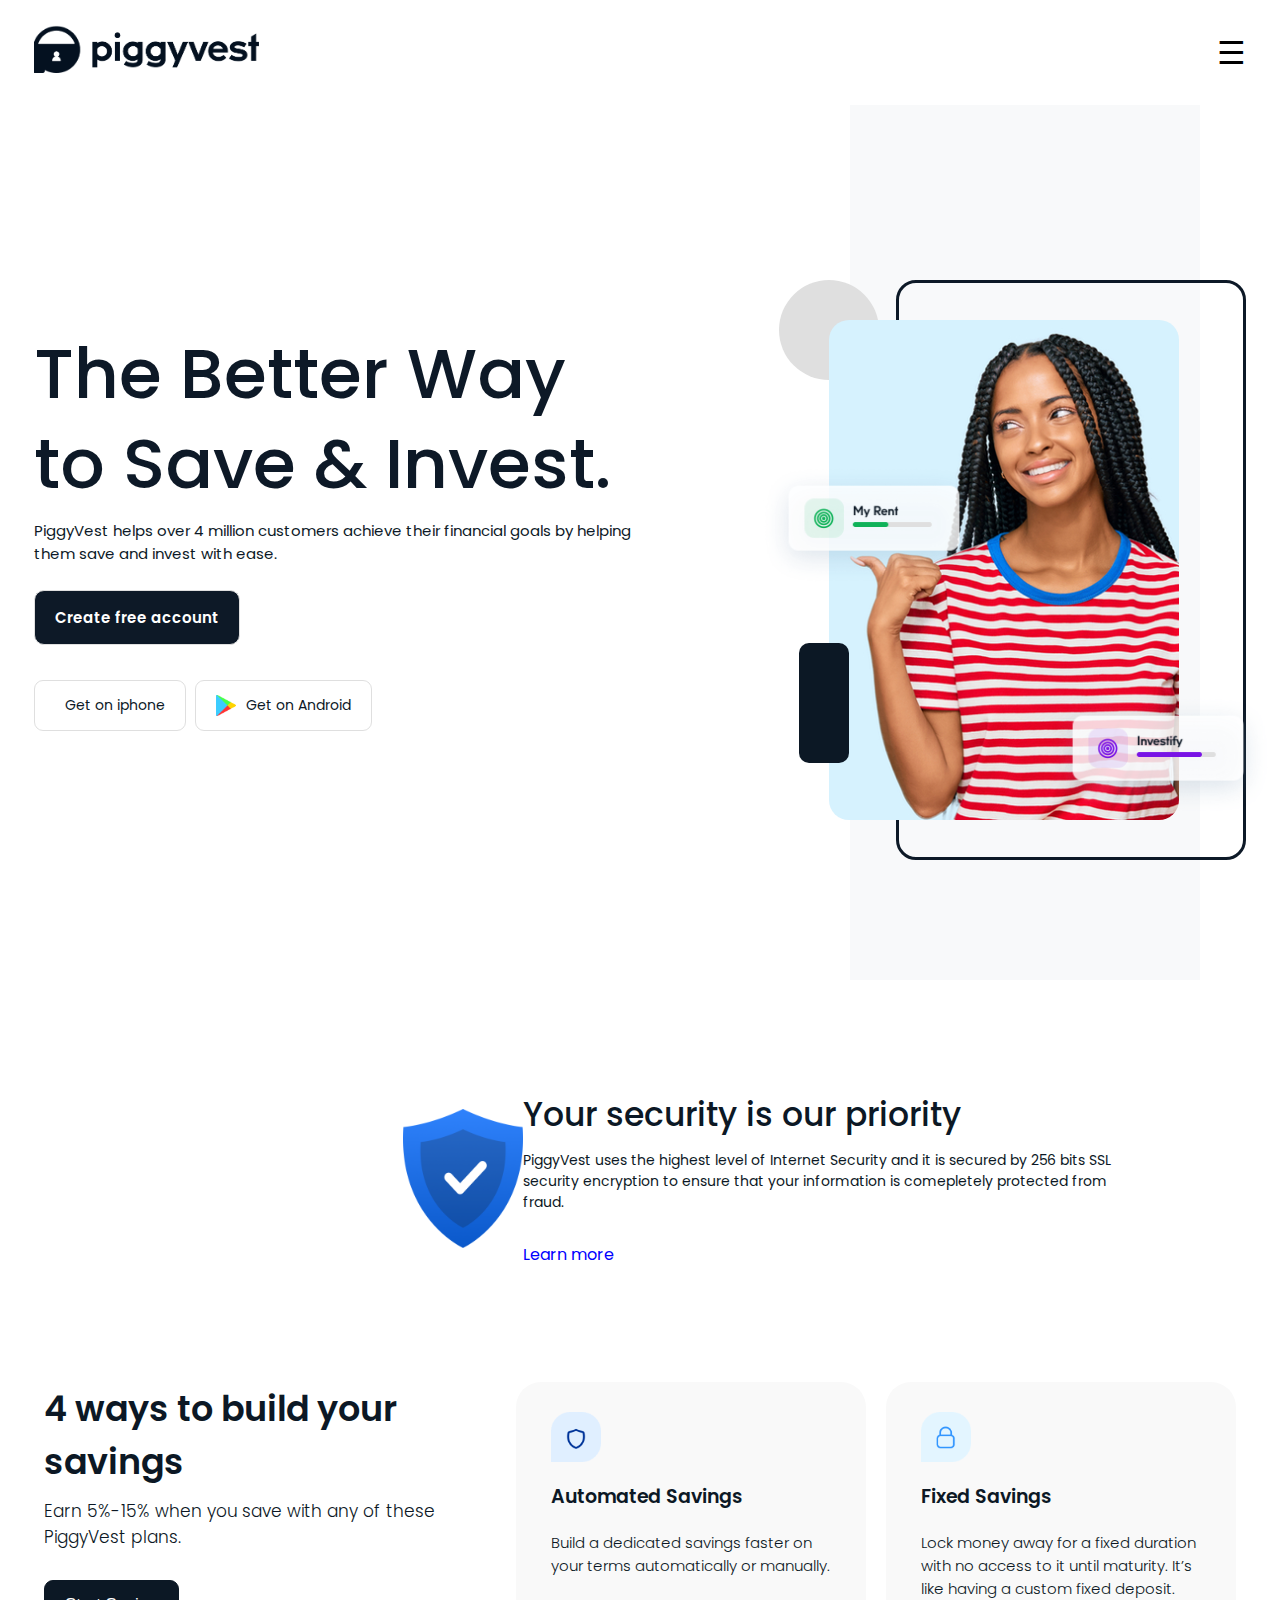
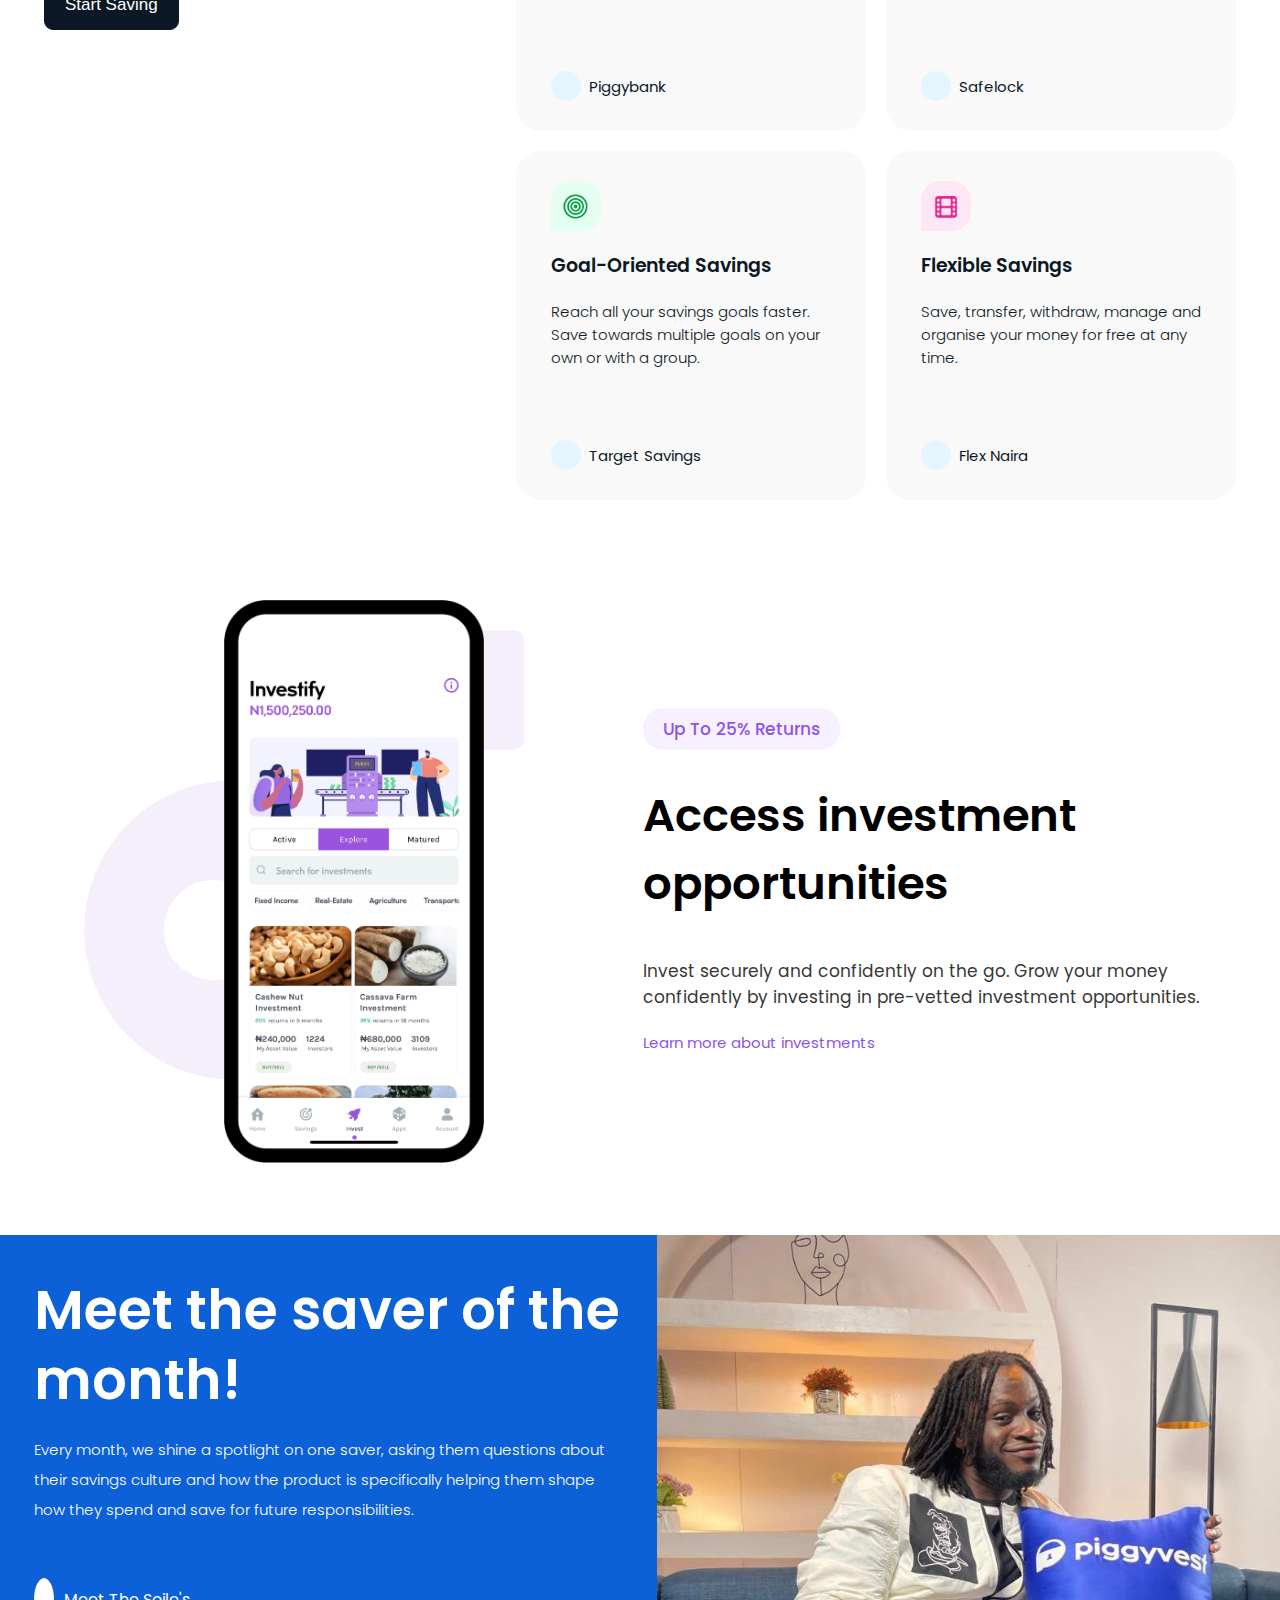
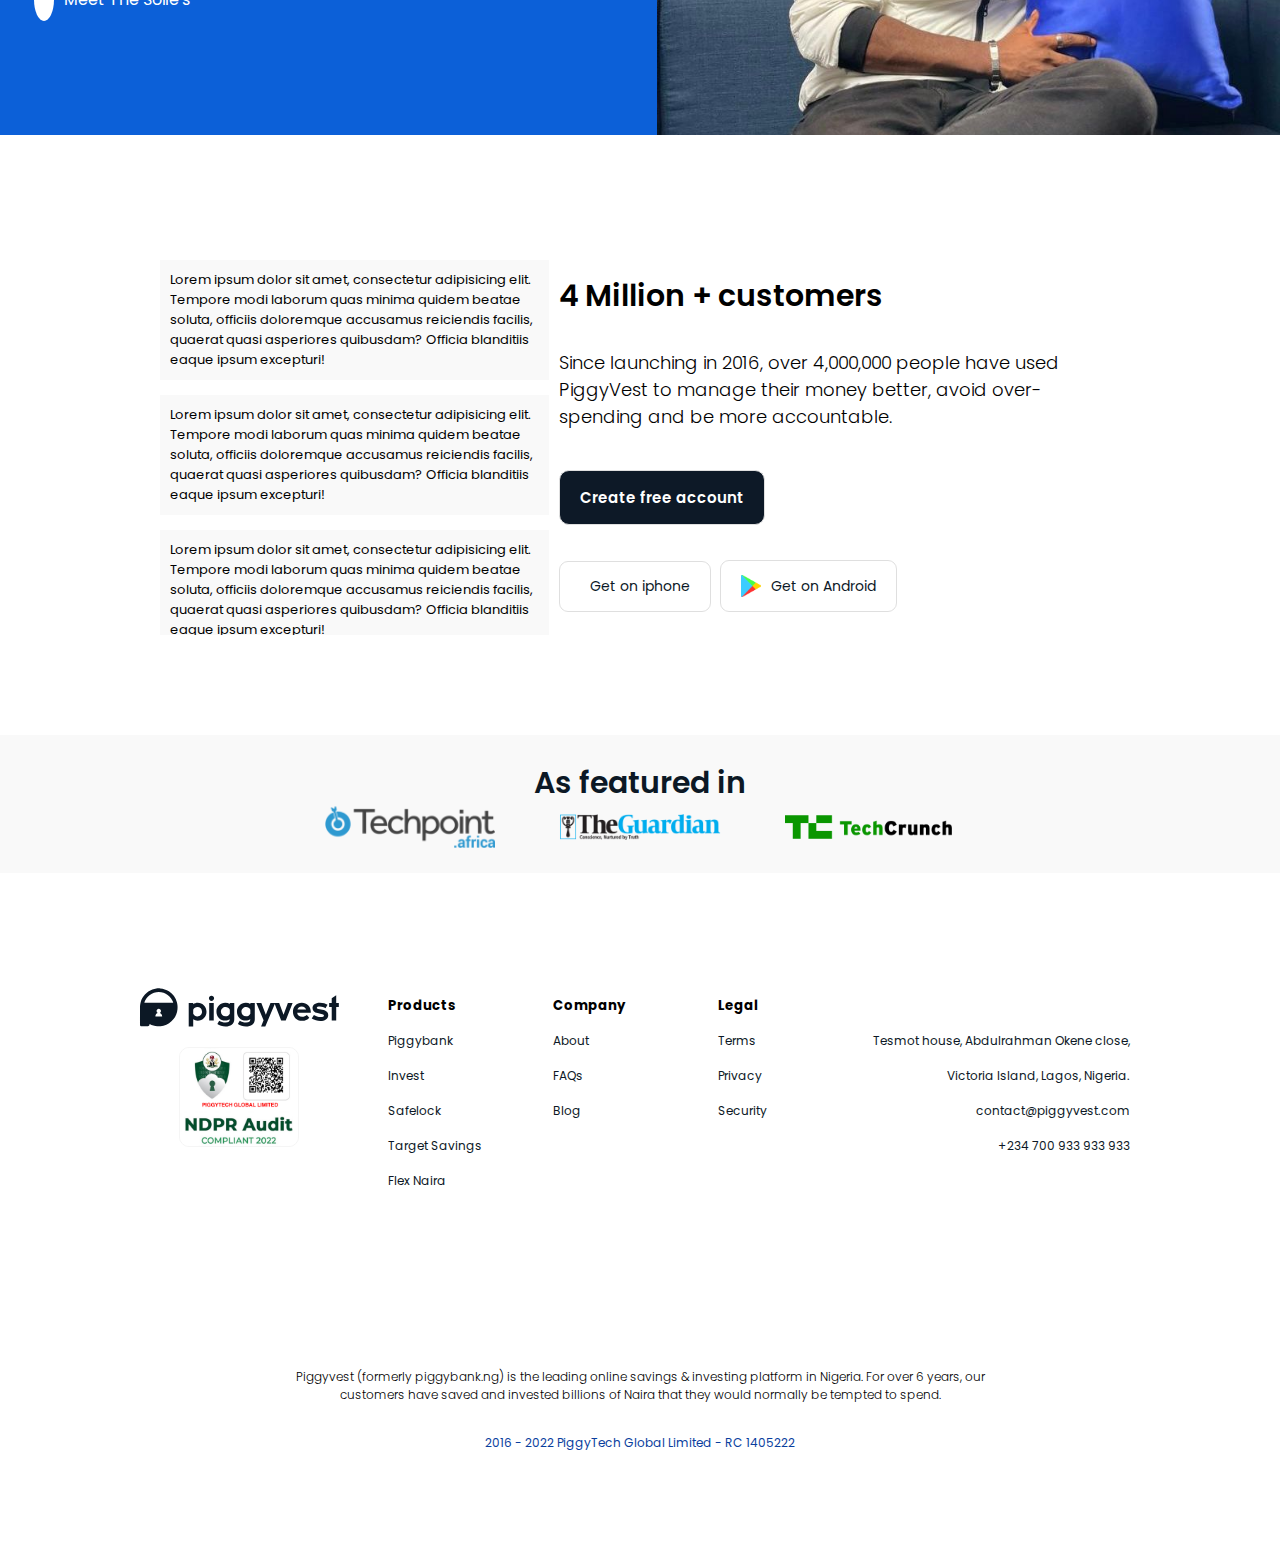
==== commit 41ab77b4: "made changes to the media queries" ====
--- a/index.html
+++ b/index.html
@@ -6,7 +6,7 @@
     <meta http-equiv="X-UA-Compatible" content="IE=edge">
     <meta name="viewport" content="width=device-width, initial-scale=1.0">
     <title>Piggyvest</title>
-    <link rel="stylesheet" href="piggy.css">
+    <link rel="stylesheet" href="./piggy.css">
     <link rel="stylesheet" href="https://cdnjs.cloudflare.com/ajax/libs/font-awesome/6.4.0/css/all.min.css"
         integrity="sha512-iecdLmaskl7CVkqkXNQ/ZH/XLlvWZOJyj7Yy7tcenmpD1ypASozpmT/E0iPtmFIB46ZmdtAc9eNBvH0H/ZpiBw=="
         crossorigin="anonymous" referrerpolicy="no-referrer" />
--- a/piggy.css
+++ b/piggy.css
@@ -607,6 +607,19 @@
     }
 
 }
+@media screen and (max-width:439px) {
+    .dummy_2 {
+        top: 410px;
+        right: -20px;
+    }
+    .for_img {
+        left: -30px !important;
+    }
+    .dummy_1 {
+        left: -80px;
+    
+    }
+}
 
 
 /* ============= Hero Section End  =======*/
@@ -1161,6 +1174,19 @@
         padding: 0px 80px !important;
     }
 }
+@media screen and (max-width:524px) {
+
+.txt_part h2 {
+    font-size: 30px;
+}
+.phn_part {
+    padding: 25px 34px !important;
+}
+.txt_part {
+    margin-top: 60px !important;
+    padding: 0px 34px !important;
+}
+}
 
 /* ==========End of Investments========= */
 
@@ -1258,7 +1284,13 @@
         width: 100%;
     }
 }
-
+@media screen and (max-width:600px) {
+    .blue {
+        padding: 50px 34px 0px 34px;
+    }
+
+    
+ }
 /* =========end of saver of the month=========== */
 
 /* =========Testimonial============== */
@@ -1352,23 +1384,30 @@
 
     }
 }
+@media screen and (max-width:674px) { 
+  .plus_text{
+     /* border: 1px solid red; */
+     width: 100%;
+  }
+  .scroll {
+    width: 100%;
+
+}
+}
 
 /* =======End of Testimonial========== */
 
 /* =========Featured========== */
 .featured {
-    height: 170px;
+    height: auto;
     width: 100%;
     background-color: #f9f9f9;
     padding: 25px 150px;
-    display: flex;
-    align-items: center;
-    justify-content: space-between;
 }
 
 .As_feat {
     height: auto;
-    width: 300px;
+    width: 100%;
     /* border: 1px solid red; */
     text-align: center;
     font-size: 30px;
@@ -1384,6 +1423,7 @@
     /* border: 1px solid blue; */
     display: flex;
     align-items: center;
+    justify-content: center;
 
 }
 
@@ -1395,9 +1435,6 @@
 @media screen and (max-width:1229px) {
     .featured {
         padding: 34px 34px;
-        display: flex;
-        flex-direction: column;
-        height: 270px;
     }
 
     .As_feat {
@@ -1406,6 +1443,16 @@
 
     .Techpoint {
         padding-bottom: 34px;
+    }
+}
+@media screen and (max-width:726px) {
+    .Techpoint {
+       display: flex;
+       flex-direction: column;
+    }
+    .Techpoint img {
+        width: 170px;
+        margin: 20px 30px;
     }
 }
 
@@ -1510,6 +1557,12 @@
     .last{
         padding: 25px 34px 100px 34px;
     }
+    .top{
+        padding-top: 50px;
+    }
+    .top > div{
+        margin-top: 32px;
+    }
     
 }
 @media screen and (max-width:680px) {
@@ -1528,4 +1581,11 @@
     /* border: 1px solid blue; */
     text-align: center;
     padding: 70px 270px;
+}
+
+@media screen and (max-width:929px) {
+    .bottom{
+        padding: 70px 34px;
+    }
+
 }